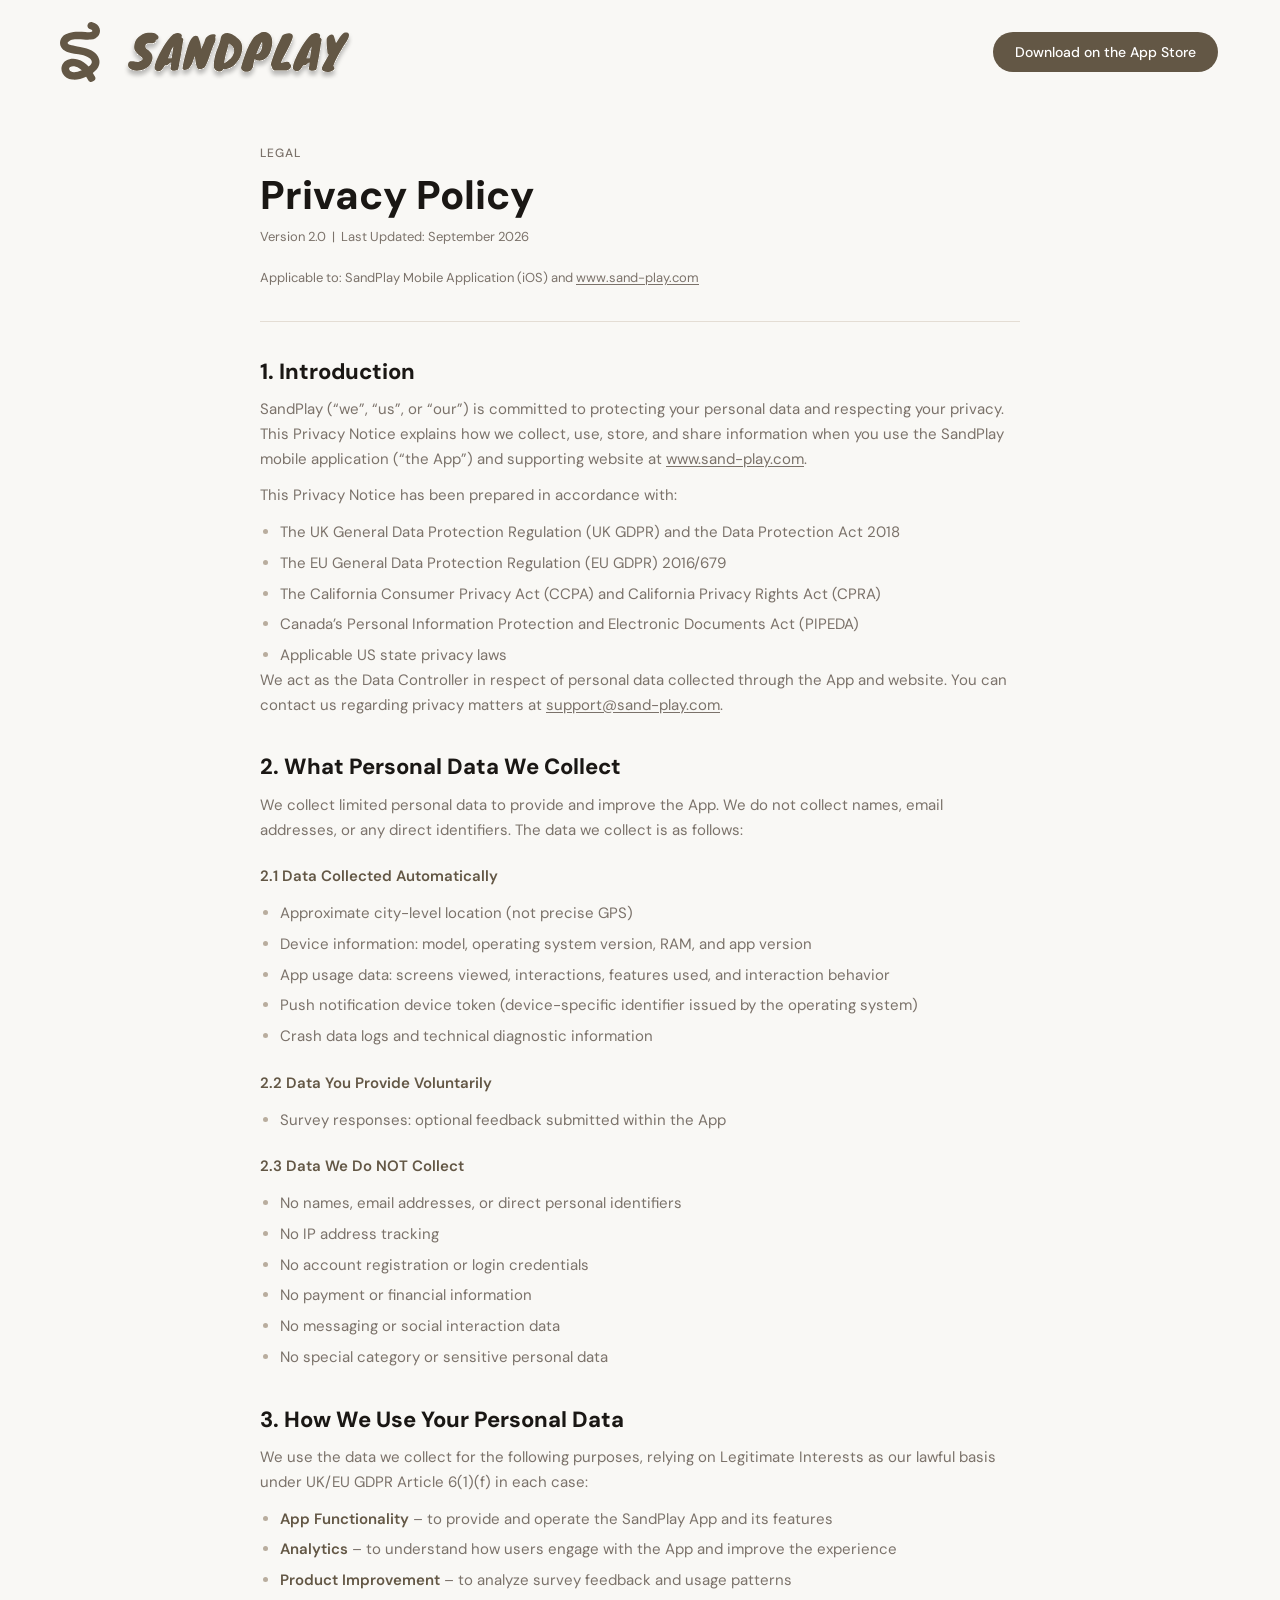
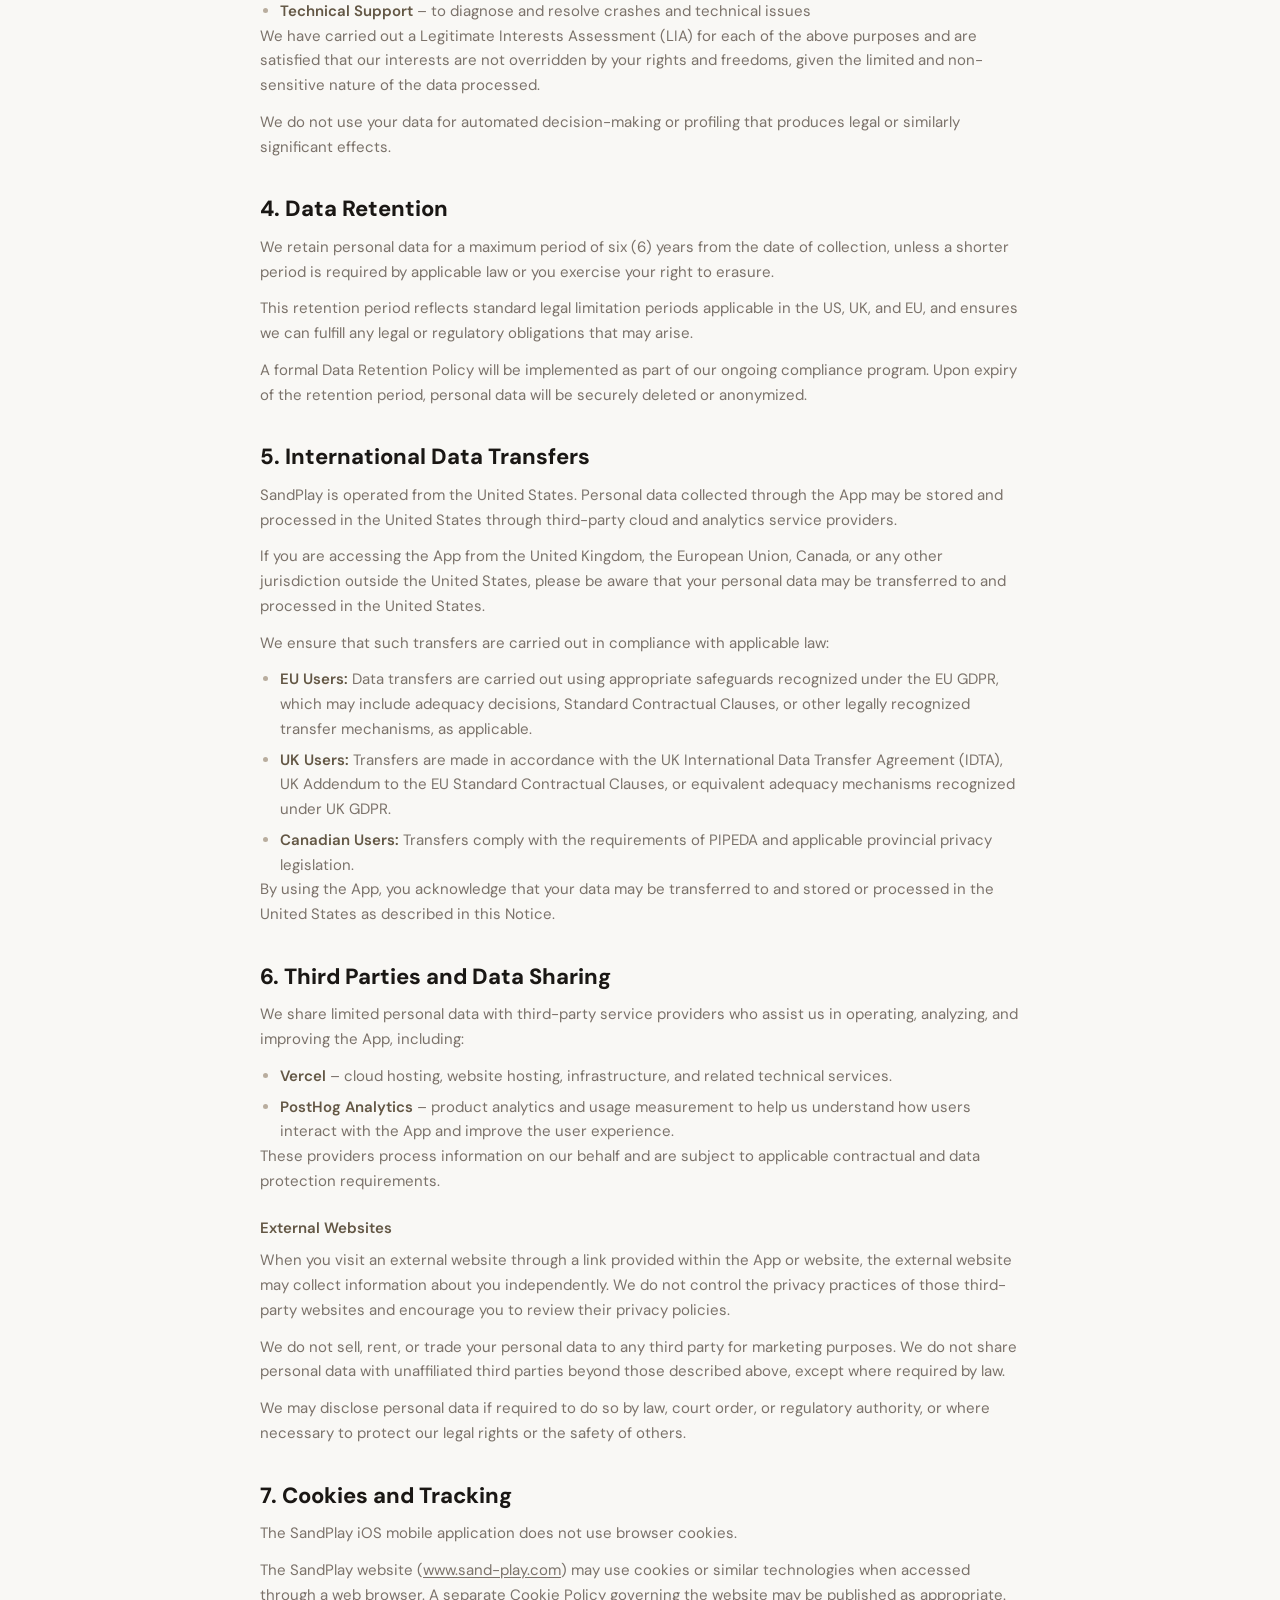
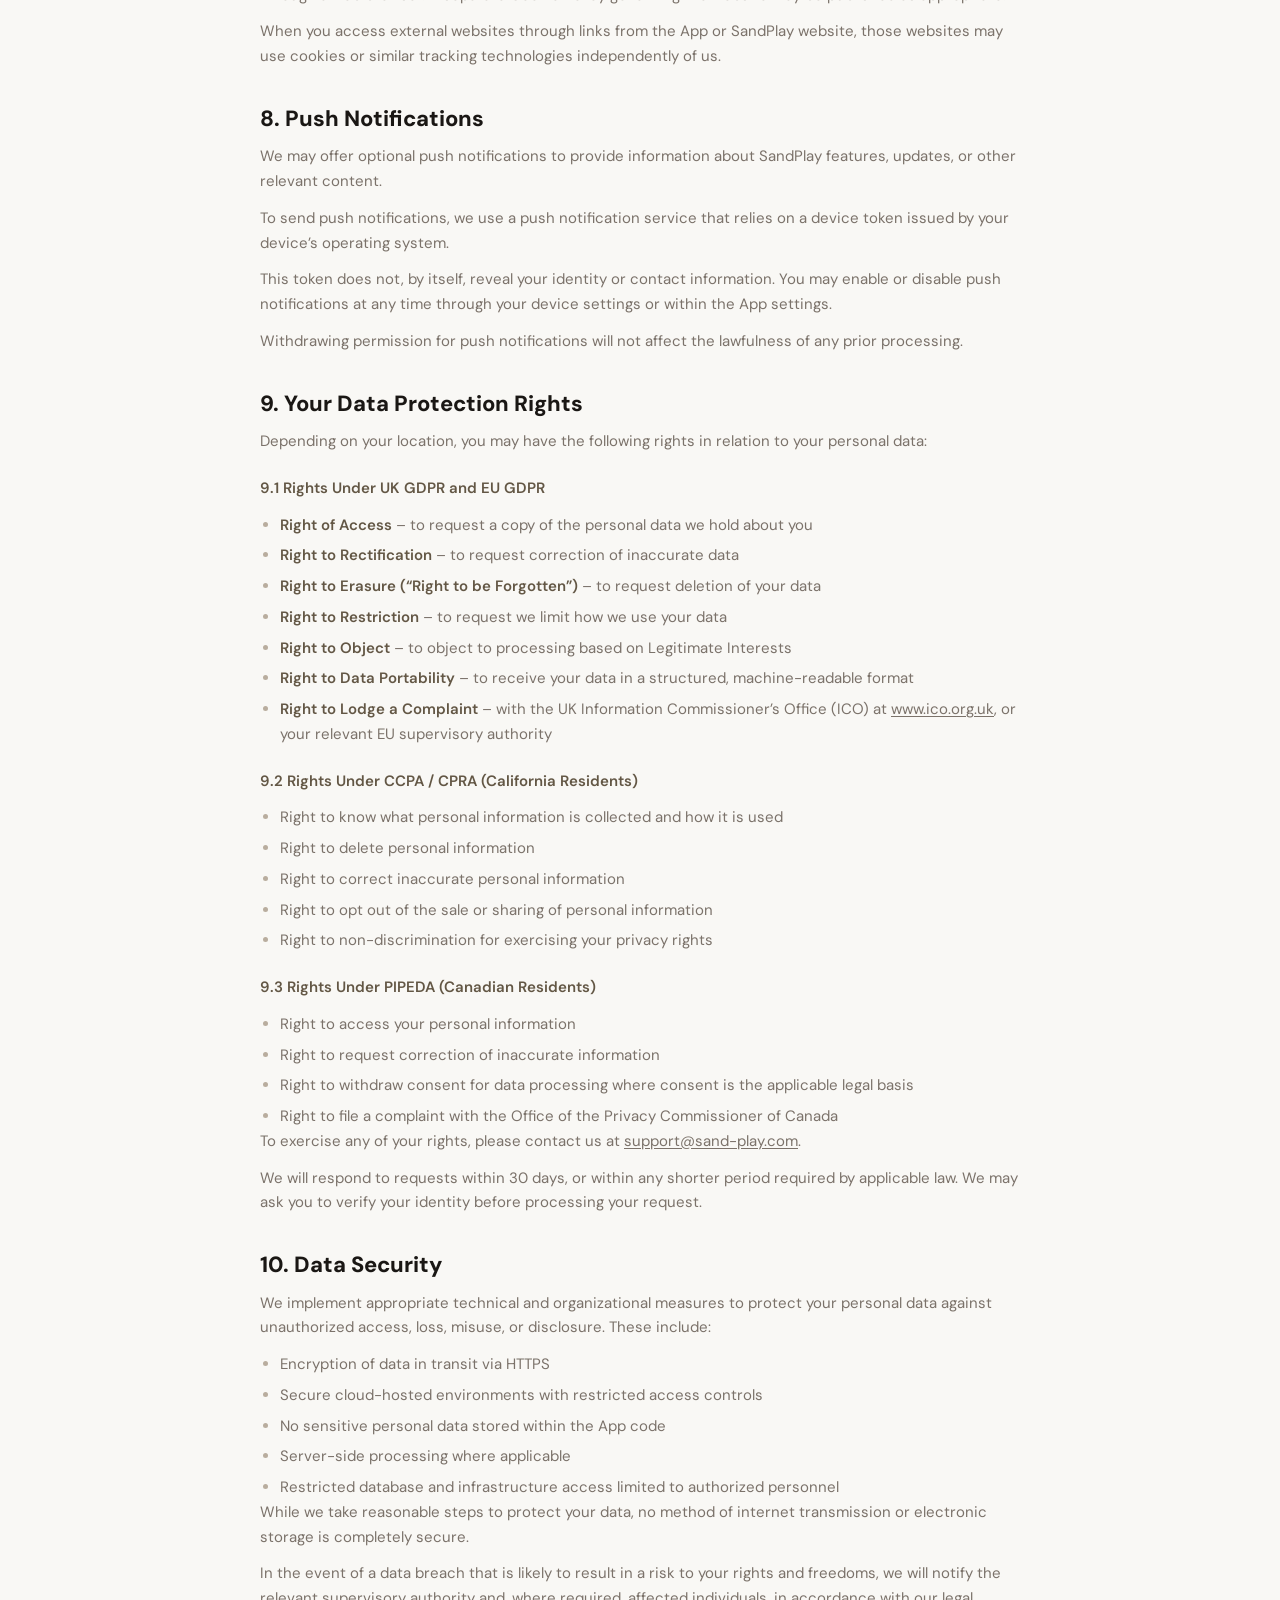
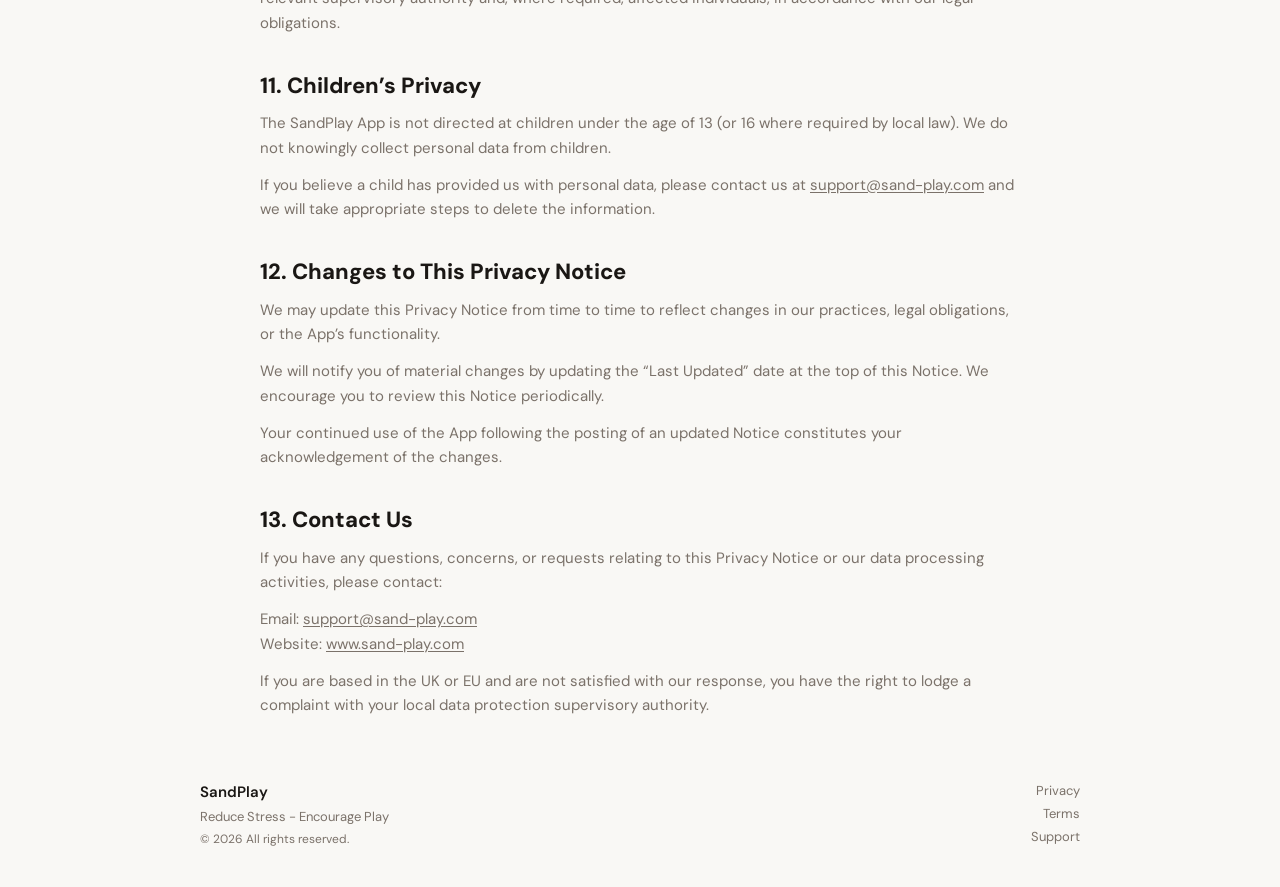
==== privacy.html @ 7790e473 "Add the SandPlay marketing site A static home page built from the Figma frame, plus the Privacy and " ====
<!DOCTYPE html>
<html lang="en">
<head>
  <meta charset="utf-8" />
  <meta name="viewport" content="width=device-width, initial-scale=1" />
  <title>Privacy Policy — SandPlay</title>
  <meta name="description" content="How SandPlay collects, uses, stores, and shares information in the SandPlay iOS app and on www.sand-play.com." />
  <link rel="preconnect" href="https://fonts.googleapis.com" />
  <link rel="preconnect" href="https://fonts.gstatic.com" crossorigin />
  <link href="https://fonts.googleapis.com/css2?family=DM+Sans:opsz,wght@9..40,400;9..40,500;9..40,600;9..40,800&display=swap" rel="stylesheet" />
  <link rel="stylesheet" href="styles.css" />
</head>
<body>
  <header class="site-header">
    <a class="brand" href="index.html" aria-label="SandPlay home">
      <img class="brand-mark" src="assets/logo-mark.svg" alt="" />
      <img class="brand-wordmark" src="assets/wordmark.svg" alt="SandPlay" />
    </a>
    <a class="cta" href="#">Download on the App Store</a>
  </header>

  <main class="legal">
    <header class="legal-head">
      <p class="eyebrow">LEGAL</p>
      <h1 class="legal-title">Privacy Policy</h1>
      <p class="legal-meta">Version 2.0 &nbsp;|&nbsp; Last Updated: September 2026</p>
      <p class="legal-meta">Applicable to: SandPlay Mobile Application (iOS) and <a href="https://www.sand-play.com">www.sand-play.com</a></p>
    </header>

    <section class="legal-section">
      <h2>1. Introduction</h2>
      <p>SandPlay (“we”, “us”, or “our”) is committed to protecting your personal data and respecting your privacy. This Privacy Notice explains how we collect, use, store, and share information when you use the SandPlay mobile application (“the App”) and supporting website at <a href="https://www.sand-play.com">www.sand-play.com</a>.</p>
      <p>This Privacy Notice has been prepared in accordance with:</p>
      <ul>
        <li>The UK General Data Protection Regulation (UK GDPR) and the Data Protection Act 2018</li>
        <li>The EU General Data Protection Regulation (EU GDPR) 2016/679</li>
        <li>The California Consumer Privacy Act (CCPA) and California Privacy Rights Act (CPRA)</li>
        <li>Canada’s Personal Information Protection and Electronic Documents Act (PIPEDA)</li>
        <li>Applicable US state privacy laws</li>
      </ul>
      <p>We act as the Data Controller in respect of personal data collected through the App and website. You can contact us regarding privacy matters at <a href="mailto:support@sand-play.com">support@sand-play.com</a>.</p>
    </section>

    <section class="legal-section">
      <h2>2. What Personal Data We Collect</h2>
      <p>We collect limited personal data to provide and improve the App. We do not collect names, email addresses, or any direct identifiers. The data we collect is as follows:</p>

      <h3>2.1 Data Collected Automatically</h3>
      <ul>
        <li>Approximate city-level location (not precise GPS)</li>
        <li>Device information: model, operating system version, RAM, and app version</li>
        <li>App usage data: screens viewed, interactions, features used, and interaction behavior</li>
        <li>Push notification device token (device-specific identifier issued by the operating system)</li>
        <li>Crash data logs and technical diagnostic information</li>
      </ul>

      <h3>2.2 Data You Provide Voluntarily</h3>
      <ul>
        <li>Survey responses: optional feedback submitted within the App</li>
      </ul>

      <h3>2.3 Data We Do NOT Collect</h3>
      <ul>
        <li>No names, email addresses, or direct personal identifiers</li>
        <li>No IP address tracking</li>
        <li>No account registration or login credentials</li>
        <li>No payment or financial information</li>
        <li>No messaging or social interaction data</li>
        <li>No special category or sensitive personal data</li>
      </ul>
    </section>

    <section class="legal-section">
      <h2>3. How We Use Your Personal Data</h2>
      <p>We use the data we collect for the following purposes, relying on Legitimate Interests as our lawful basis under UK/EU GDPR Article 6(1)(f) in each case:</p>
      <ul>
        <li><strong>App Functionality</strong> – to provide and operate the SandPlay App and its features</li>
        <li><strong>Analytics</strong> – to understand how users engage with the App and improve the experience</li>
        <li><strong>Product Improvement</strong> – to analyze survey feedback and usage patterns</li>
        <li><strong>Technical Support</strong> – to diagnose and resolve crashes and technical issues</li>
      </ul>
      <p>We have carried out a Legitimate Interests Assessment (LIA) for each of the above purposes and are satisfied that our interests are not overridden by your rights and freedoms, given the limited and non-sensitive nature of the data processed.</p>
      <p>We do not use your data for automated decision-making or profiling that produces legal or similarly significant effects.</p>
    </section>

    <section class="legal-section">
      <h2>4. Data Retention</h2>
      <p>We retain personal data for a maximum period of six (6) years from the date of collection, unless a shorter period is required by applicable law or you exercise your right to erasure.</p>
      <p>This retention period reflects standard legal limitation periods applicable in the US, UK, and EU, and ensures we can fulfill any legal or regulatory obligations that may arise.</p>
      <p>A formal Data Retention Policy will be implemented as part of our ongoing compliance program. Upon expiry of the retention period, personal data will be securely deleted or anonymized.</p>
    </section>

    <section class="legal-section">
      <h2>5. International Data Transfers</h2>
      <p>SandPlay is operated from the United States. Personal data collected through the App may be stored and processed in the United States through third-party cloud and analytics service providers.</p>
      <p>If you are accessing the App from the United Kingdom, the European Union, Canada, or any other jurisdiction outside the United States, please be aware that your personal data may be transferred to and processed in the United States.</p>
      <p>We ensure that such transfers are carried out in compliance with applicable law:</p>
      <ul>
        <li><strong>EU Users:</strong> Data transfers are carried out using appropriate safeguards recognized under the EU GDPR, which may include adequacy decisions, Standard Contractual Clauses, or other legally recognized transfer mechanisms, as applicable.</li>
        <li><strong>UK Users:</strong> Transfers are made in accordance with the UK International Data Transfer Agreement (IDTA), UK Addendum to the EU Standard Contractual Clauses, or equivalent adequacy mechanisms recognized under UK GDPR.</li>
        <li><strong>Canadian Users:</strong> Transfers comply with the requirements of PIPEDA and applicable provincial privacy legislation.</li>
      </ul>
      <p>By using the App, you acknowledge that your data may be transferred to and stored or processed in the United States as described in this Notice.</p>
    </section>

    <section class="legal-section">
      <h2>6. Third Parties and Data Sharing</h2>
      <p>We share limited personal data with third-party service providers who assist us in operating, analyzing, and improving the App, including:</p>
      <ul>
        <li><strong>Vercel</strong> – cloud hosting, website hosting, infrastructure, and related technical services.</li>
        <li><strong>PostHog Analytics</strong> – product analytics and usage measurement to help us understand how users interact with the App and improve the user experience.</li>
      </ul>
      <p>These providers process information on our behalf and are subject to applicable contractual and data protection requirements.</p>

      <h3>External Websites</h3>
      <p>When you visit an external website through a link provided within the App or website, the external website may collect information about you independently. We do not control the privacy practices of those third-party websites and encourage you to review their privacy policies.</p>
      <p>We do not sell, rent, or trade your personal data to any third party for marketing purposes. We do not share personal data with unaffiliated third parties beyond those described above, except where required by law.</p>
      <p>We may disclose personal data if required to do so by law, court order, or regulatory authority, or where necessary to protect our legal rights or the safety of others.</p>
    </section>

    <section class="legal-section">
      <h2>7. Cookies and Tracking</h2>
      <p>The SandPlay iOS mobile application does not use browser cookies.</p>
      <p>The SandPlay website (<a href="https://www.sand-play.com">www.sand-play.com</a>) may use cookies or similar technologies when accessed through a web browser. A separate Cookie Policy governing the website may be published as appropriate.</p>
      <p>When you access external websites through links from the App or SandPlay website, those websites may use cookies or similar tracking technologies independently of us.</p>
    </section>

    <section class="legal-section">
      <h2>8. Push Notifications</h2>
      <p>We may offer optional push notifications to provide information about SandPlay features, updates, or other relevant content.</p>
      <p>To send push notifications, we use a push notification service that relies on a device token issued by your device’s operating system.</p>
      <p>This token does not, by itself, reveal your identity or contact information. You may enable or disable push notifications at any time through your device settings or within the App settings.</p>
      <p>Withdrawing permission for push notifications will not affect the lawfulness of any prior processing.</p>
    </section>

    <section class="legal-section">
      <h2>9. Your Data Protection Rights</h2>
      <p>Depending on your location, you may have the following rights in relation to your personal data:</p>

      <h3>9.1 Rights Under UK GDPR and EU GDPR</h3>
      <ul>
        <li><strong>Right of Access</strong> – to request a copy of the personal data we hold about you</li>
        <li><strong>Right to Rectification</strong> – to request correction of inaccurate data</li>
        <li><strong>Right to Erasure (“Right to be Forgotten”)</strong> – to request deletion of your data</li>
        <li><strong>Right to Restriction</strong> – to request we limit how we use your data</li>
        <li><strong>Right to Object</strong> – to object to processing based on Legitimate Interests</li>
        <li><strong>Right to Data Portability</strong> – to receive your data in a structured, machine-readable format</li>
        <li><strong>Right to Lodge a Complaint</strong> – with the UK Information Commissioner’s Office (ICO) at <a href="https://www.ico.org.uk">www.ico.org.uk</a>, or your relevant EU supervisory authority</li>
      </ul>

      <h3>9.2 Rights Under CCPA / CPRA (California Residents)</h3>
      <ul>
        <li>Right to know what personal information is collected and how it is used</li>
        <li>Right to delete personal information</li>
        <li>Right to correct inaccurate personal information</li>
        <li>Right to opt out of the sale or sharing of personal information</li>
        <li>Right to non-discrimination for exercising your privacy rights</li>
      </ul>

      <h3>9.3 Rights Under PIPEDA (Canadian Residents)</h3>
      <ul>
        <li>Right to access your personal information</li>
        <li>Right to request correction of inaccurate information</li>
        <li>Right to withdraw consent for data processing where consent is the applicable legal basis</li>
        <li>Right to file a complaint with the Office of the Privacy Commissioner of Canada</li>
      </ul>

      <p>To exercise any of your rights, please contact us at <a href="mailto:support@sand-play.com">support@sand-play.com</a>.</p>
      <p>We will respond to requests within 30 days, or within any shorter period required by applicable law. We may ask you to verify your identity before processing your request.</p>
    </section>

    <section class="legal-section">
      <h2>10. Data Security</h2>
      <p>We implement appropriate technical and organizational measures to protect your personal data against unauthorized access, loss, misuse, or disclosure. These include:</p>
      <ul>
        <li>Encryption of data in transit via HTTPS</li>
        <li>Secure cloud-hosted environments with restricted access controls</li>
        <li>No sensitive personal data stored within the App code</li>
        <li>Server-side processing where applicable</li>
        <li>Restricted database and infrastructure access limited to authorized personnel</li>
      </ul>
      <p>While we take reasonable steps to protect your data, no method of internet transmission or electronic storage is completely secure.</p>
      <p>In the event of a data breach that is likely to result in a risk to your rights and freedoms, we will notify the relevant supervisory authority and, where required, affected individuals, in accordance with our legal obligations.</p>
    </section>

    <section class="legal-section">
      <h2>11. Children’s Privacy</h2>
      <p>The SandPlay App is not directed at children under the age of 13 (or 16 where required by local law). We do not knowingly collect personal data from children.</p>
      <p>If you believe a child has provided us with personal data, please contact us at <a href="mailto:support@sand-play.com">support@sand-play.com</a> and we will take appropriate steps to delete the information.</p>
    </section>

    <section class="legal-section">
      <h2>12. Changes to This Privacy Notice</h2>
      <p>We may update this Privacy Notice from time to time to reflect changes in our practices, legal obligations, or the App’s functionality.</p>
      <p>We will notify you of material changes by updating the “Last Updated” date at the top of this Notice. We encourage you to review this Notice periodically.</p>
      <p>Your continued use of the App following the posting of an updated Notice constitutes your acknowledgement of the changes.</p>
    </section>

    <section class="legal-section">
      <h2>13. Contact Us</h2>
      <p>If you have any questions, concerns, or requests relating to this Privacy Notice or our data processing activities, please contact:</p>
      <p>Email: <a href="mailto:support@sand-play.com">support@sand-play.com</a><br />
      Website: <a href="https://www.sand-play.com">www.sand-play.com</a></p>
      <p>If you are based in the UK or EU and are not satisfied with our response, you have the right to lodge a complaint with your local data protection supervisory authority.</p>
    </section>
  </main>

  <footer class="site-footer">
    <div class="footer-left">
      <p class="footer-brand">SandPlay</p>
      <p class="footer-tag">Reduce Stress - Encourage Play</p>
      <p class="footer-copy">© 2026 All rights reserved.</p>
    </div>
    <nav class="footer-nav" aria-label="Footer">
      <a href="privacy.html">Privacy</a>
      <a href="terms.html">Terms</a>
      <a href="mailto:support@sand-play.com?subject=SandPlay%20Support">Support</a>
    </nav>
  </footer>
</body>
</html>
---- styles.css ----
:root {
  --bg: #f9f8f5;
  --bg-muted: #f2ede6;
  --surface: #ffffff;
  --border: #e4ddd4;
  --ink: #1a1714;
  --ink-muted: #7b726a;
  --brand: #635745;
  --demo: #d3cab8;

  --content: 880px;
  --gutter: 280px;
}

*,
*::before,
*::after {
  box-sizing: border-box;
}

html,
body {
  margin: 0;
}

body {
  background: var(--bg);
  color: var(--ink);
  font-family: "DM Sans", system-ui, sans-serif;
  font-optical-sizing: none;
  font-variation-settings: "opsz" 14;
  -webkit-font-smoothing: antialiased;
}

p,
h1,
h2,
h3 {
  margin: 0;
}

a {
  color: inherit;
  text-decoration: none;
}

img {
  display: block;
  max-width: 100%;
}

/* ---------- Header ---------- */

.site-header {
  height: 104px;
  display: flex;
  align-items: center;
  justify-content: space-between;
  padding: 0 62px 0 60px;
  max-width: 1440px;
  margin: 0 auto;
}

.brand {
  display: flex;
  align-items: center;
  gap: 24px;
}

.brand-mark {
  width: 40px;
  height: 60px;
}

.brand-wordmark {
  width: 229px;
  height: 48px;
  margin-top: 8px;
}

.cta {
  background: var(--brand);
  color: #fff;
  border-radius: 100px;
  padding: 11px 22px;
  font-size: 14px;
  font-weight: 500;
  white-space: nowrap;
  transition: background 0.15s ease;
}

.cta:hover {
  background: #4f4536;
}

/* ---------- Hero ---------- */

.hero {
  position: relative;
  height: 687px;
  overflow: hidden;
}

.hero-bg {
  position: absolute;
  inset: 0;
  background: url("assets/hero.jpg") center 18% / cover no-repeat;
  filter: blur(1px);
  transform: scale(1.01); /* hide blurred edge */
}

.hero-inner {
  position: relative;
  height: 100%;
  max-width: 1440px;
  margin: 0 auto;
  display: grid;
  grid-template-columns: 1fr 235px 1fr;
  align-items: start;
}

.hero-phone {
  width: 235px;
  height: 480px;
  object-fit: cover;
  margin-top: 79px;
}

.hero-text {
  display: flex;
  flex-direction: column;
  gap: 20px;
  padding: 56px 48px 56px 52px;
  margin-top: 386px;
  font-weight: 800;
  color: var(--ink);
}

.hero-text:first-child {
  justify-self: start;
  margin-left: 128px;
}

.hero-text:last-child {
  justify-self: end;
  margin-right: 99px;
}

.hero-eyebrow {
  font-size: 13px;
}

.hero-title {
  font-size: 40px;
  font-weight: 800;
  line-height: 1.1;
  max-width: 317px;
}

.hero-text:last-child .hero-title {
  max-width: 283px;
}

/* ---------- Sections ---------- */

.section {
  display: flex;
  flex-direction: column;
  padding: 60px var(--gutter);
}

.section > *,
.block > * {
  width: 100%;
  max-width: var(--content);
  margin-inline: auto;
}

.features {
  gap: 60px;
}

.block {
  display: flex;
  flex-direction: column;
  gap: 32px;
}

.section-header {
  display: flex;
  flex-direction: column;
  gap: 8px;
}

.eyebrow {
  font-size: 12px;
  font-weight: 500;
  letter-spacing: 0.96px;
  color: var(--ink-muted);
}

.section-title {
  font-size: 32px;
  font-weight: 800;
  line-height: 1.15;
  color: var(--ink);
}

.section-lede {
  font-size: 15px;
  line-height: 1.6;
  color: var(--ink-muted);
}

/* ---------- Feature cards ---------- */

.feature-cards {
  display: grid;
  grid-template-columns: repeat(3, 1fr);
  gap: 8px;
}

.card {
  background: var(--surface);
  border: 1px solid var(--border);
  border-radius: 14px;
  padding: 24px;
  min-height: 218px;
  display: flex;
  flex-direction: column;
  gap: 10px;
}

.icon-badge {
  width: 36px;
  height: 36px;
  flex-shrink: 0;
}

.icon-badge--fill {
  display: grid;
  place-items: center;
  background: var(--bg-muted);
  border-radius: 10px;
}

.icon-badge--fill img {
  width: 24px;
  height: 24px;
}

.card-title {
  font-size: 15px;
  font-weight: 600;
  line-height: 1.6;
  color: var(--brand);
}

.card-title--sm {
  font-size: 14px;
  line-height: 1.3;
}

.card-body {
  font-size: 14px;
  line-height: 1.55;
  color: var(--ink-muted);
}

/* ---------- Demo ---------- */

.demo {
  display: block;
  width: 100%;
  aspect-ratio: 1544 / 822;
  object-fit: cover;
  background: var(--demo);
}

/* ---------- FAQ ---------- */

.faq {
  background: var(--bg-muted);
  padding-block: 64px;
  gap: 32px;
}

.faq-list {
  display: flex;
  flex-direction: column;
  gap: 10px;
}

.faq-item {
  background: var(--surface);
  border: 1px solid var(--border);
  border-radius: 12px;
  padding: 20px 24px;
  display: flex;
  flex-direction: column;
  gap: 6px;
  font-size: 14px;
}

.faq-q {
  font-size: 14px;
  font-weight: 600;
  color: var(--brand);
}

.faq-a {
  line-height: 1.55;
  color: var(--ink-muted);
}

/* ---------- Legal pages ---------- */

.legal {
  max-width: calc(760px + 2 * var(--gutter));
  margin: 0 auto;
  padding: 40px var(--gutter) 24px;
  color: var(--ink-muted);
  font-size: 15px;
  line-height: 1.65;
}

.legal-head {
  display: flex;
  flex-direction: column;
  gap: 8px;
  padding-bottom: 32px;
  border-bottom: 1px solid var(--border);
}

.legal-title {
  font-size: 40px;
  font-weight: 800;
  line-height: 1.15;
  color: var(--ink);
}

.legal-meta {
  font-size: 13px;
  color: var(--ink-muted);
}

.legal-section {
  padding-top: 36px;
}

.legal h2 {
  font-size: 22px;
  font-weight: 800;
  line-height: 1.25;
  color: var(--ink);
  margin-bottom: 12px;
}

.legal h3 {
  font-size: 15px;
  font-weight: 600;
  color: var(--brand);
  margin: 22px 0 8px;
}

.legal p + p {
  margin-top: 12px;
}

.legal ul {
  margin: 12px 0 0;
  padding-left: 20px;
}

.legal li + li {
  margin-top: 6px;
}

.legal li::marker {
  color: #b9ad9e;
}

.legal strong {
  color: var(--brand);
  font-weight: 600;
}

.legal a {
  color: inherit;
  text-decoration: underline;
  text-underline-offset: 2px;
}

.legal a:hover {
  color: var(--ink);
}

/* ---------- Footer ---------- */

.site-footer {
  display: flex;
  justify-content: space-between;
  align-items: flex-start;
  gap: 24px;
  padding: 40px var(--gutter);
}

.footer-left,
.footer-nav {
  display: flex;
  flex-direction: column;
  gap: 6px;
}

.site-footer {
  max-width: calc(var(--content) + 2 * var(--gutter));
  margin: 0 auto;
}

.footer-nav {
  align-items: flex-end;
  font-size: 13px;
  color: var(--ink-muted);
}

.footer-nav a:hover {
  color: var(--ink);
}

.footer-brand {
  font-size: 15px;
  font-weight: 600;
}

.footer-tag {
  font-size: 13px;
  color: var(--ink-muted);
}

.footer-copy {
  font-size: 12px;
  color: var(--ink-muted);
}

/* ---------- Responsive ---------- */

@media (max-width: 1280px) {
  :root {
    --gutter: 48px;
  }

  .hero-text:first-child {
    margin-left: 0;
  }

  .hero-text:last-child {
    margin-right: 0;
  }
}

@media (max-width: 900px) {
  :root {
    --gutter: 16px;
  }

  .site-header {
    height: auto;
    padding: 16px;
    gap: 16px;
  }

  .brand {
    gap: 12px;
  }

  .brand-mark {
    width: 26px;
    height: 40px;
  }

  .brand-wordmark {
    width: 150px;
    height: auto;
    margin-top: 4px;
  }

  .cta {
    padding: 9px 16px;
    font-size: 13px;
  }

  .hero {
    height: auto;
  }

  .hero-inner {
    grid-template-columns: 1fr;
    justify-items: center;
    padding: 40px 16px;
    gap: 8px;
  }

  .hero-phone {
    margin-top: 0;
    width: 200px;
    height: auto;
    order: -1;
  }

  .hero-text,
  .hero-text:first-child,
  .hero-text:last-child {
    margin: 0;
    justify-self: center;
    padding: 20px 24px;
    background: rgba(249, 248, 245, 0.8);
    border-radius: 14px;
    width: 100%;
    max-width: 360px;
  }

  .hero-title {
    font-size: 32px;
  }

  .feature-cards {
    grid-template-columns: 1fr;
  }

  .card {
    min-height: 0;
  }

  .section-title {
    font-size: 26px;
  }
}

@media (max-width: 520px) {
  .cta {
    font-size: 12px;
    padding: 8px 12px;
  }

  .brand-wordmark {
    width: 110px;
  }
}
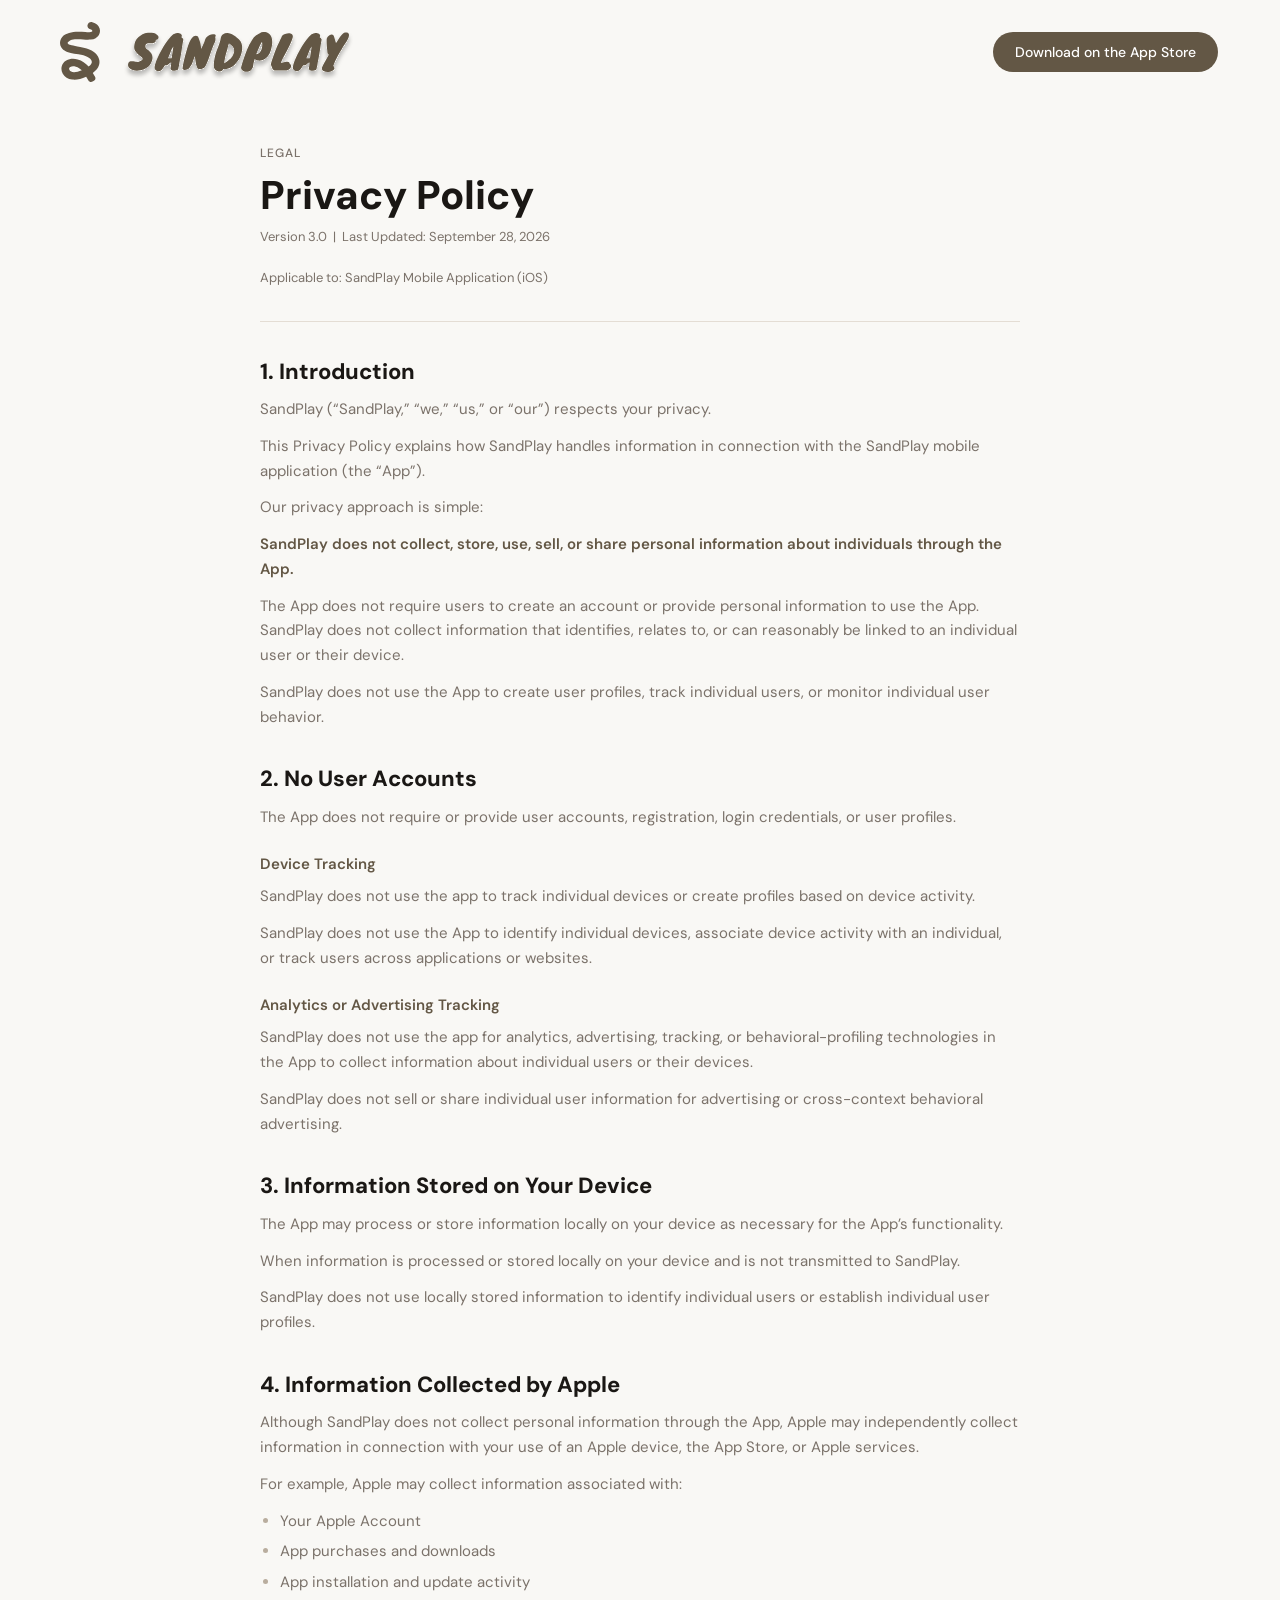
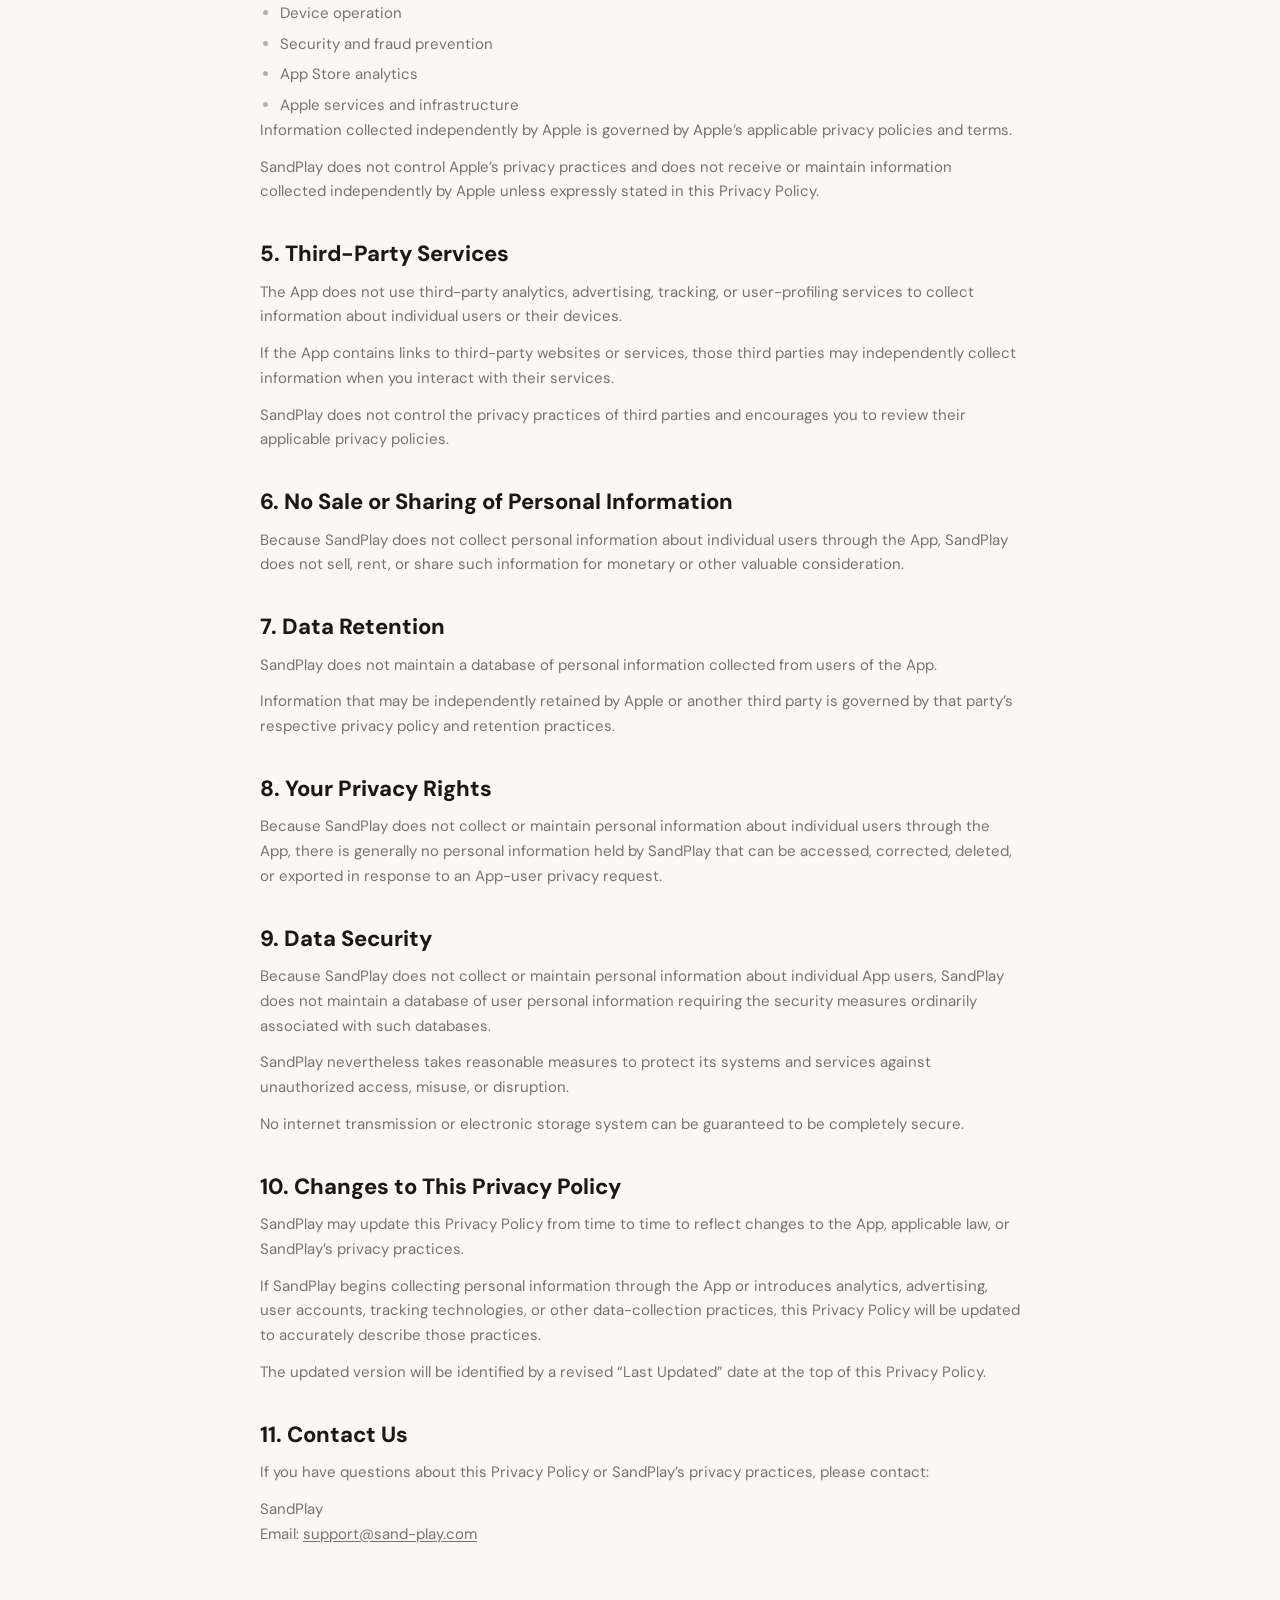
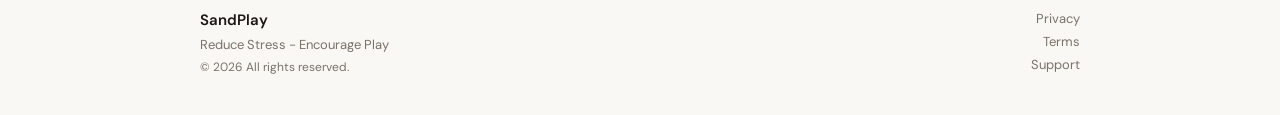
==== commit d52c533a: "Replace the privacy policy with version 3.0 The app collects no personal information, so the policy " ====
--- a/privacy.html
+++ b/privacy.html
@@ -4,7 +4,7 @@
   <meta charset="utf-8" />
   <meta name="viewport" content="width=device-width, initial-scale=1" />
   <title>Privacy Policy — SandPlay</title>
-  <meta name="description" content="How SandPlay collects, uses, stores, and shares information in the SandPlay iOS app and on www.sand-play.com." />
+  <meta name="description" content="How SandPlay handles information in the SandPlay iOS app: it does not collect personal information about its users." />
   <link rel="preconnect" href="https://fonts.googleapis.com" />
   <link rel="preconnect" href="https://fonts.gstatic.com" crossorigin />
   <link href="https://fonts.googleapis.com/css2?family=DM+Sans:opsz,wght@9..40,400;9..40,500;9..40,600;9..40,800&display=swap" rel="stylesheet" />
@@ -23,185 +23,99 @@
     <header class="legal-head">
       <p class="eyebrow">LEGAL</p>
       <h1 class="legal-title">Privacy Policy</h1>
-      <p class="legal-meta">Version 2.0 &nbsp;|&nbsp; Last Updated: September 2026</p>
-      <p class="legal-meta">Applicable to: SandPlay Mobile Application (iOS) and <a href="https://www.sand-play.com">www.sand-play.com</a></p>
+      <p class="legal-meta">Version 3.0 &nbsp;|&nbsp; Last Updated: September 28, 2026</p>
+      <p class="legal-meta">Applicable to: SandPlay Mobile Application (iOS)</p>
     </header>
 
     <section class="legal-section">
       <h2>1. Introduction</h2>
-      <p>SandPlay (“we”, “us”, or “our”) is committed to protecting your personal data and respecting your privacy. This Privacy Notice explains how we collect, use, store, and share information when you use the SandPlay mobile application (“the App”) and supporting website at <a href="https://www.sand-play.com">www.sand-play.com</a>.</p>
-      <p>This Privacy Notice has been prepared in accordance with:</p>
-      <ul>
-        <li>The UK General Data Protection Regulation (UK GDPR) and the Data Protection Act 2018</li>
-        <li>The EU General Data Protection Regulation (EU GDPR) 2016/679</li>
-        <li>The California Consumer Privacy Act (CCPA) and California Privacy Rights Act (CPRA)</li>
-        <li>Canada’s Personal Information Protection and Electronic Documents Act (PIPEDA)</li>
-        <li>Applicable US state privacy laws</li>
-      </ul>
-      <p>We act as the Data Controller in respect of personal data collected through the App and website. You can contact us regarding privacy matters at <a href="mailto:support@sand-play.com">support@sand-play.com</a>.</p>
+      <p>SandPlay (“SandPlay,” “we,” “us,” or “our”) respects your privacy.</p>
+      <p>This Privacy Policy explains how SandPlay handles information in connection with the SandPlay mobile application (the “App”).</p>
+      <p>Our privacy approach is simple:</p>
+      <p><strong>SandPlay does not collect, store, use, sell, or share personal information about individuals through the App.</strong></p>
+      <p>The App does not require users to create an account or provide personal information to use the App. SandPlay does not collect information that identifies, relates to, or can reasonably be linked to an individual user or their device.</p>
+      <p>SandPlay does not use the App to create user profiles, track individual users, or monitor individual user behavior.</p>
     </section>
 
     <section class="legal-section">
-      <h2>2. What Personal Data We Collect</h2>
-      <p>We collect limited personal data to provide and improve the App. We do not collect names, email addresses, or any direct identifiers. The data we collect is as follows:</p>
+      <h2>2. No User Accounts</h2>
+      <p>The App does not require or provide user accounts, registration, login credentials, or user profiles.</p>
 
-      <h3>2.1 Data Collected Automatically</h3>
-      <ul>
-        <li>Approximate city-level location (not precise GPS)</li>
-        <li>Device information: model, operating system version, RAM, and app version</li>
-        <li>App usage data: screens viewed, interactions, features used, and interaction behavior</li>
-        <li>Push notification device token (device-specific identifier issued by the operating system)</li>
-        <li>Crash data logs and technical diagnostic information</li>
-      </ul>
+      <h3>Device Tracking</h3>
+      <p>SandPlay does not use the app to track individual devices or create profiles based on device activity.</p>
+      <p>SandPlay does not use the App to identify individual devices, associate device activity with an individual, or track users across applications or websites.</p>
 
-      <h3>2.2 Data You Provide Voluntarily</h3>
-      <ul>
-        <li>Survey responses: optional feedback submitted within the App</li>
-      </ul>
-
-      <h3>2.3 Data We Do NOT Collect</h3>
-      <ul>
-        <li>No names, email addresses, or direct personal identifiers</li>
-        <li>No IP address tracking</li>
-        <li>No account registration or login credentials</li>
-        <li>No payment or financial information</li>
-        <li>No messaging or social interaction data</li>
-        <li>No special category or sensitive personal data</li>
-      </ul>
+      <h3>Analytics or Advertising Tracking</h3>
+      <p>SandPlay does not use the app for analytics, advertising, tracking, or behavioral-profiling technologies in the App to collect information about individual users or their devices.</p>
+      <p>SandPlay does not sell or share individual user information for advertising or cross-context behavioral advertising.</p>
     </section>
 
     <section class="legal-section">
-      <h2>3. How We Use Your Personal Data</h2>
-      <p>We use the data we collect for the following purposes, relying on Legitimate Interests as our lawful basis under UK/EU GDPR Article 6(1)(f) in each case:</p>
-      <ul>
-        <li><strong>App Functionality</strong> – to provide and operate the SandPlay App and its features</li>
-        <li><strong>Analytics</strong> – to understand how users engage with the App and improve the experience</li>
-        <li><strong>Product Improvement</strong> – to analyze survey feedback and usage patterns</li>
-        <li><strong>Technical Support</strong> – to diagnose and resolve crashes and technical issues</li>
-      </ul>
-      <p>We have carried out a Legitimate Interests Assessment (LIA) for each of the above purposes and are satisfied that our interests are not overridden by your rights and freedoms, given the limited and non-sensitive nature of the data processed.</p>
-      <p>We do not use your data for automated decision-making or profiling that produces legal or similarly significant effects.</p>
+      <h2>3. Information Stored on Your Device</h2>
+      <p>The App may process or store information locally on your device as necessary for the App’s functionality.</p>
+      <p>When information is processed or stored locally on your device and is not transmitted to SandPlay.</p>
+      <p>SandPlay does not use locally stored information to identify individual users or establish individual user profiles.</p>
     </section>
 
     <section class="legal-section">
-      <h2>4. Data Retention</h2>
-      <p>We retain personal data for a maximum period of six (6) years from the date of collection, unless a shorter period is required by applicable law or you exercise your right to erasure.</p>
-      <p>This retention period reflects standard legal limitation periods applicable in the US, UK, and EU, and ensures we can fulfill any legal or regulatory obligations that may arise.</p>
-      <p>A formal Data Retention Policy will be implemented as part of our ongoing compliance program. Upon expiry of the retention period, personal data will be securely deleted or anonymized.</p>
+      <h2>4. Information Collected by Apple</h2>
+      <p>Although SandPlay does not collect personal information through the App, Apple may independently collect information in connection with your use of an Apple device, the App Store, or Apple services.</p>
+      <p>For example, Apple may collect information associated with:</p>
+      <ul>
+        <li>Your Apple Account</li>
+        <li>App purchases and downloads</li>
+        <li>App installation and update activity</li>
+        <li>Device operation</li>
+        <li>Security and fraud prevention</li>
+        <li>App Store analytics</li>
+        <li>Apple services and infrastructure</li>
+      </ul>
+      <p>Information collected independently by Apple is governed by Apple’s applicable privacy policies and terms.</p>
+      <p>SandPlay does not control Apple’s privacy practices and does not receive or maintain information collected independently by Apple unless expressly stated in this Privacy Policy.</p>
     </section>
 
     <section class="legal-section">
-      <h2>5. International Data Transfers</h2>
-      <p>SandPlay is operated from the United States. Personal data collected through the App may be stored and processed in the United States through third-party cloud and analytics service providers.</p>
-      <p>If you are accessing the App from the United Kingdom, the European Union, Canada, or any other jurisdiction outside the United States, please be aware that your personal data may be transferred to and processed in the United States.</p>
-      <p>We ensure that such transfers are carried out in compliance with applicable law:</p>
-      <ul>
-        <li><strong>EU Users:</strong> Data transfers are carried out using appropriate safeguards recognized under the EU GDPR, which may include adequacy decisions, Standard Contractual Clauses, or other legally recognized transfer mechanisms, as applicable.</li>
-        <li><strong>UK Users:</strong> Transfers are made in accordance with the UK International Data Transfer Agreement (IDTA), UK Addendum to the EU Standard Contractual Clauses, or equivalent adequacy mechanisms recognized under UK GDPR.</li>
-        <li><strong>Canadian Users:</strong> Transfers comply with the requirements of PIPEDA and applicable provincial privacy legislation.</li>
-      </ul>
-      <p>By using the App, you acknowledge that your data may be transferred to and stored or processed in the United States as described in this Notice.</p>
+      <h2>5. Third-Party Services</h2>
+      <p>The App does not use third-party analytics, advertising, tracking, or user-profiling services to collect information about individual users or their devices.</p>
+      <p>If the App contains links to third-party websites or services, those third parties may independently collect information when you interact with their services.</p>
+      <p>SandPlay does not control the privacy practices of third parties and encourages you to review their applicable privacy policies.</p>
     </section>
 
     <section class="legal-section">
-      <h2>6. Third Parties and Data Sharing</h2>
-      <p>We share limited personal data with third-party service providers who assist us in operating, analyzing, and improving the App, including:</p>
-      <ul>
-        <li><strong>Vercel</strong> – cloud hosting, website hosting, infrastructure, and related technical services.</li>
-        <li><strong>PostHog Analytics</strong> – product analytics and usage measurement to help us understand how users interact with the App and improve the user experience.</li>
-      </ul>
-      <p>These providers process information on our behalf and are subject to applicable contractual and data protection requirements.</p>
-
-      <h3>External Websites</h3>
-      <p>When you visit an external website through a link provided within the App or website, the external website may collect information about you independently. We do not control the privacy practices of those third-party websites and encourage you to review their privacy policies.</p>
-      <p>We do not sell, rent, or trade your personal data to any third party for marketing purposes. We do not share personal data with unaffiliated third parties beyond those described above, except where required by law.</p>
-      <p>We may disclose personal data if required to do so by law, court order, or regulatory authority, or where necessary to protect our legal rights or the safety of others.</p>
+      <h2>6. No Sale or Sharing of Personal Information</h2>
+      <p>Because SandPlay does not collect personal information about individual users through the App, SandPlay does not sell, rent, or share such information for monetary or other valuable consideration.</p>
     </section>
 
     <section class="legal-section">
-      <h2>7. Cookies and Tracking</h2>
-      <p>The SandPlay iOS mobile application does not use browser cookies.</p>
-      <p>The SandPlay website (<a href="https://www.sand-play.com">www.sand-play.com</a>) may use cookies or similar technologies when accessed through a web browser. A separate Cookie Policy governing the website may be published as appropriate.</p>
-      <p>When you access external websites through links from the App or SandPlay website, those websites may use cookies or similar tracking technologies independently of us.</p>
+      <h2>7. Data Retention</h2>
+      <p>SandPlay does not maintain a database of personal information collected from users of the App.</p>
+      <p>Information that may be independently retained by Apple or another third party is governed by that party’s respective privacy policy and retention practices.</p>
     </section>
 
     <section class="legal-section">
-      <h2>8. Push Notifications</h2>
-      <p>We may offer optional push notifications to provide information about SandPlay features, updates, or other relevant content.</p>
-      <p>To send push notifications, we use a push notification service that relies on a device token issued by your device’s operating system.</p>
-      <p>This token does not, by itself, reveal your identity or contact information. You may enable or disable push notifications at any time through your device settings or within the App settings.</p>
-      <p>Withdrawing permission for push notifications will not affect the lawfulness of any prior processing.</p>
+      <h2>8. Your Privacy Rights</h2>
+      <p>Because SandPlay does not collect or maintain personal information about individual users through the App, there is generally no personal information held by SandPlay that can be accessed, corrected, deleted, or exported in response to an App-user privacy request.</p>
     </section>
 
     <section class="legal-section">
-      <h2>9. Your Data Protection Rights</h2>
-      <p>Depending on your location, you may have the following rights in relation to your personal data:</p>
-
-      <h3>9.1 Rights Under UK GDPR and EU GDPR</h3>
-      <ul>
-        <li><strong>Right of Access</strong> – to request a copy of the personal data we hold about you</li>
-        <li><strong>Right to Rectification</strong> – to request correction of inaccurate data</li>
-        <li><strong>Right to Erasure (“Right to be Forgotten”)</strong> – to request deletion of your data</li>
-        <li><strong>Right to Restriction</strong> – to request we limit how we use your data</li>
-        <li><strong>Right to Object</strong> – to object to processing based on Legitimate Interests</li>
-        <li><strong>Right to Data Portability</strong> – to receive your data in a structured, machine-readable format</li>
-        <li><strong>Right to Lodge a Complaint</strong> – with the UK Information Commissioner’s Office (ICO) at <a href="https://www.ico.org.uk">www.ico.org.uk</a>, or your relevant EU supervisory authority</li>
-      </ul>
-
-      <h3>9.2 Rights Under CCPA / CPRA (California Residents)</h3>
-      <ul>
-        <li>Right to know what personal information is collected and how it is used</li>
-        <li>Right to delete personal information</li>
-        <li>Right to correct inaccurate personal information</li>
-        <li>Right to opt out of the sale or sharing of personal information</li>
-        <li>Right to non-discrimination for exercising your privacy rights</li>
-      </ul>
-
-      <h3>9.3 Rights Under PIPEDA (Canadian Residents)</h3>
-      <ul>
-        <li>Right to access your personal information</li>
-        <li>Right to request correction of inaccurate information</li>
-        <li>Right to withdraw consent for data processing where consent is the applicable legal basis</li>
-        <li>Right to file a complaint with the Office of the Privacy Commissioner of Canada</li>
-      </ul>
-
-      <p>To exercise any of your rights, please contact us at <a href="mailto:support@sand-play.com">support@sand-play.com</a>.</p>
-      <p>We will respond to requests within 30 days, or within any shorter period required by applicable law. We may ask you to verify your identity before processing your request.</p>
+      <h2>9. Data Security</h2>
+      <p>Because SandPlay does not collect or maintain personal information about individual App users, SandPlay does not maintain a database of user personal information requiring the security measures ordinarily associated with such databases.</p>
+      <p>SandPlay nevertheless takes reasonable measures to protect its systems and services against unauthorized access, misuse, or disruption.</p>
+      <p>No internet transmission or electronic storage system can be guaranteed to be completely secure.</p>
     </section>
 
     <section class="legal-section">
-      <h2>10. Data Security</h2>
-      <p>We implement appropriate technical and organizational measures to protect your personal data against unauthorized access, loss, misuse, or disclosure. These include:</p>
-      <ul>
-        <li>Encryption of data in transit via HTTPS</li>
-        <li>Secure cloud-hosted environments with restricted access controls</li>
-        <li>No sensitive personal data stored within the App code</li>
-        <li>Server-side processing where applicable</li>
-        <li>Restricted database and infrastructure access limited to authorized personnel</li>
-      </ul>
-      <p>While we take reasonable steps to protect your data, no method of internet transmission or electronic storage is completely secure.</p>
-      <p>In the event of a data breach that is likely to result in a risk to your rights and freedoms, we will notify the relevant supervisory authority and, where required, affected individuals, in accordance with our legal obligations.</p>
+      <h2>10. Changes to This Privacy Policy</h2>
+      <p>SandPlay may update this Privacy Policy from time to time to reflect changes to the App, applicable law, or SandPlay’s privacy practices.</p>
+      <p>If SandPlay begins collecting personal information through the App or introduces analytics, advertising, user accounts, tracking technologies, or other data-collection practices, this Privacy Policy will be updated to accurately describe those practices.</p>
+      <p>The updated version will be identified by a revised “Last Updated” date at the top of this Privacy Policy.</p>
     </section>
 
     <section class="legal-section">
-      <h2>11. Children’s Privacy</h2>
-      <p>The SandPlay App is not directed at children under the age of 13 (or 16 where required by local law). We do not knowingly collect personal data from children.</p>
-      <p>If you believe a child has provided us with personal data, please contact us at <a href="mailto:support@sand-play.com">support@sand-play.com</a> and we will take appropriate steps to delete the information.</p>
-    </section>
-
-    <section class="legal-section">
-      <h2>12. Changes to This Privacy Notice</h2>
-      <p>We may update this Privacy Notice from time to time to reflect changes in our practices, legal obligations, or the App’s functionality.</p>
-      <p>We will notify you of material changes by updating the “Last Updated” date at the top of this Notice. We encourage you to review this Notice periodically.</p>
-      <p>Your continued use of the App following the posting of an updated Notice constitutes your acknowledgement of the changes.</p>
-    </section>
-
-    <section class="legal-section">
-      <h2>13. Contact Us</h2>
-      <p>If you have any questions, concerns, or requests relating to this Privacy Notice or our data processing activities, please contact:</p>
-      <p>Email: <a href="mailto:support@sand-play.com">support@sand-play.com</a><br />
-      Website: <a href="https://www.sand-play.com">www.sand-play.com</a></p>
-      <p>If you are based in the UK or EU and are not satisfied with our response, you have the right to lodge a complaint with your local data protection supervisory authority.</p>
+      <h2>11. Contact Us</h2>
+      <p>If you have questions about this Privacy Policy or SandPlay’s privacy practices, please contact:</p>
+      <p>SandPlay<br />
+      Email: <a href="mailto:support@sand-play.com">support@sand-play.com</a></p>
     </section>
   </main>
 
